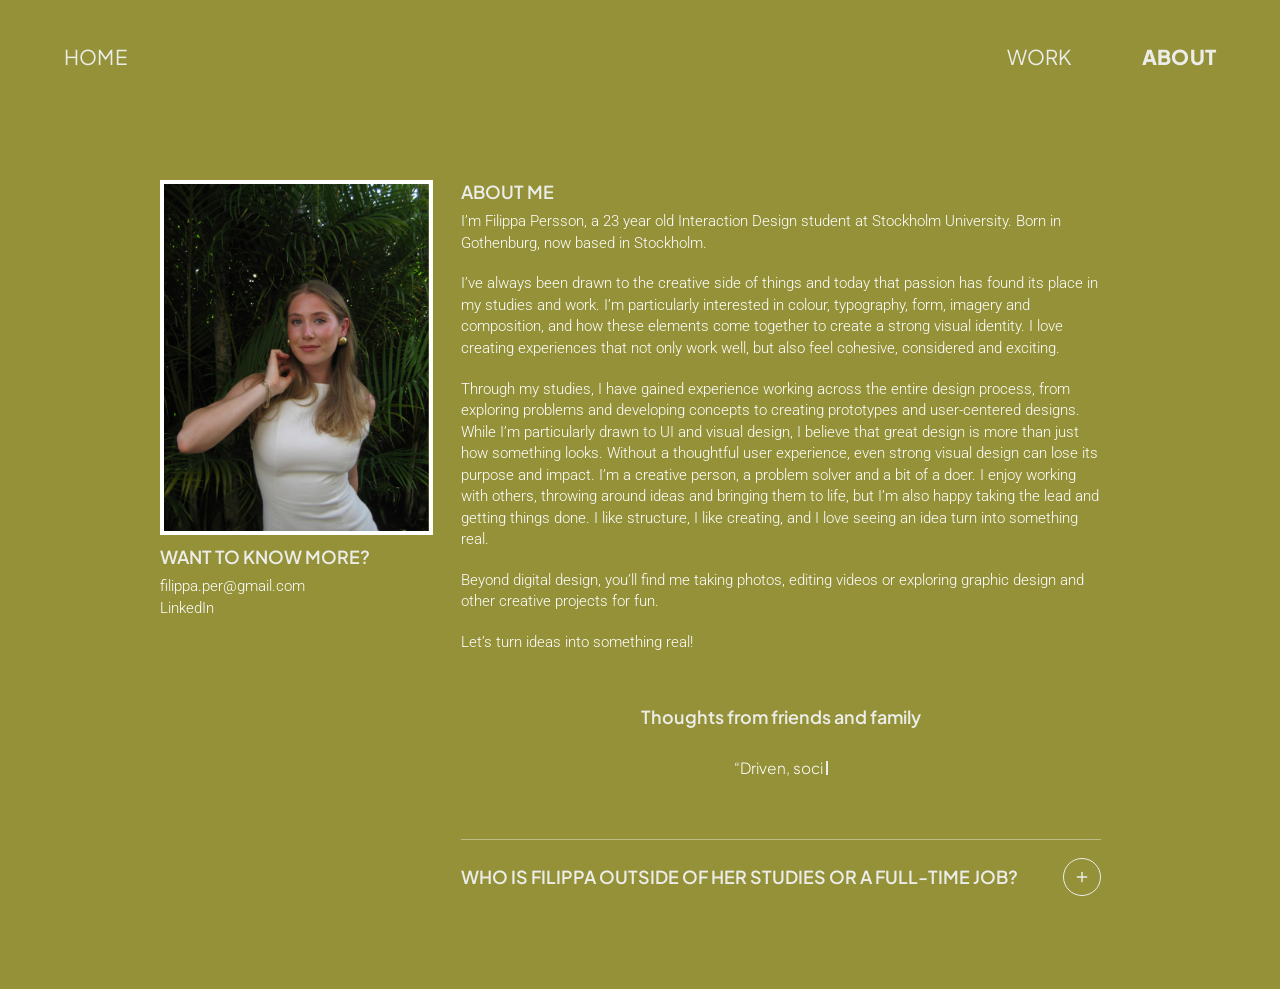
==== about.html @ 8ad2efe1 "updateringar" ====
<!DOCTYPE html>
<html lang="sv">

<head>
  <meta charset="UTF-8">
  <meta name="viewport" content="width=device-width, initial-scale=1">
  <meta name="theme-color" content="#949139">

  <title>About – Filippa Persson</title>


  <!-- Google Fonts -->
  <link rel="preconnect" href="https://fonts.googleapis.com">
  <link rel="preconnect" href="https://fonts.gstatic.com" crossorigin>

  <link
    href="https://fonts.googleapis.com/css2?family=Cormorant+Garamond:ital,wght@0,300..700;1,300..700&family=Lora:ital,wght@1,600&family=Plus+Jakarta+Sans:ital,wght@0,200..800;1,200..800&family=Roboto:ital,wght@0,300;0,400;0,500;1,300;1,500&display=swap"
    rel="stylesheet"
  >

  <link rel="stylesheet" href="style.css">

  <style>
  :root { --nav-color: #ECEDE9; }

  /* Navbaren (layout, vikt, aktiv länk) styrs av style.css och är lika på alla sidor. */

    :root {
      --bg: #949139;                      /* bakgrund (grön) */
      --heading: #ECEDE9;                 /* About me + Want to know more? */
      --about-text: #ffffff;              /* brödtext */
      --frame: #ffffff;                   /* ram runt bilden */
      --heading-font: var(--sans-heavy);  /* Plus Jakarta Sans, definieras i style.css */
      --heading-weight: 600;              /* vikt på rubrikerna (var 600) */
    }

    body {
      background: var(--bg);
    }

    /* =========================
       LAYOUT
       Vänster: bild + Contact. Höger: About me-texten.
    ========================= */

    .about {
      display: grid;
      grid-template-columns: minmax(0, 0.415fr) minmax(0, 1fr);
      grid-template-rows: auto 1fr;
      grid-template-areas:
        "photo   text"
        "contact text";
      column-gap: 2.9%;
      align-items: start;

      width: min(75vw, 68.75rem);
      margin: 0 auto;
      padding: 20vh 0 10vh;

      font-family: "Roboto", "Helvetica Neue", Arial, sans-serif;
    }

    /* =========================
       BILD
    ========================= */

    /* Ramen sitter på wrappern och följer därmed själva fotot:
       scriptet längst ner beskär bort ev. genomskinlig kant i PNG-filen. */
    .about__photo-wrap {
      grid-area: photo;
      position: relative;
      width: 100%;
      aspect-ratio: 256 / 332;
      border: 4px solid var(--frame);   /* vit ram, stroke 4 */
      background: rgba(255, 255, 255, 0.14);   /* platshållare medan bilden hämtas */
      overflow: hidden;

      /* ---- Justera beskärningen av fotot i ramen ----
         --photo-x : 0 = visa vänsterkanten, 50 = mitten, 100 = högerkanten
         --photo-y : 0 = visa överkanten,   50 = mitten, 100 = nederkanten
         --photo-zoom : 1 = fyller ramen precis, 1.2 = 20 % inzoomad osv. */
      --photo-x: 50;
      --photo-y: 50;
      --photo-zoom: 1;
    }

    .about__photo {
      position: absolute;
      top: 0;
      left: 0;
      display: block;
      max-width: none;
      width: 100%;
      height: 100%;
      object-fit: cover;                /* fyller ramen direkt, utan att vänta på script */
      object-position: calc(var(--photo-x) * 1%) calc(var(--photo-y) * 1%);
    }

    /* =========================
       CONTACT ("Want to know more?")
       Rubriken = samma stil som "About me".
       Länkarna = samma stil som brödtexten.
    ========================= */

    .about__contact {
      grid-area: contact;
      margin-top: 0.65rem;              /* var 0.8rem, en aning närmare bilden */
    }

    .about__contact-title {
      text-transform: uppercase;
      margin: 0 0 0.5rem;
      color: var(--heading);
      font-family: var(--heading-font);
      font-weight: var(--heading-weight);
      font-size: clamp(1.05rem, 1.4vw, 1.3rem);
      line-height: 1.3;
    }

    .about__contact a {
      display: block;
      width: max-content;
      max-width: 100%;
      color: var(--about-text);
      font-family: "Roboto", "Helvetica Neue", Arial, sans-serif;
      font-weight: 300;
      font-size: clamp(0.95rem, 1.2vw, 1.15rem);
      line-height: 1.4;
      text-decoration: none;
      transition: opacity .2s ease;
    }

    .about__contact a:hover,
    .about__contact a:focus-visible {
      opacity: .55;
    }

    .about__contact a:focus-visible {
      outline: 2px solid var(--heading);
      outline-offset: 3px;
    }

    /* =========================
       TEXT
    ========================= */

    .about__text {
      grid-area: text;
    }

    .about__heading {
      text-transform: uppercase;
      margin: 0 0 0.5rem;
      color: var(--heading);
      font-family: var(--heading-font);
      font-weight: var(--heading-weight);
      font-size: clamp(1.05rem, 1.4vw, 1.3rem);
      line-height: 1.3;
    }

    .about__text p {
      margin: 0 0 1.25em;
      max-width: 40rem;
      color: var(--about-text);
      font-weight: 300;
      font-size: clamp(0.95rem, 1.2vw, 1.15rem);
      line-height: 1.4;
    }

    /* =========================
       "WHO IS FILIPPA OUTSIDE ...": rubrik med knapp, texten fälls ner
    ========================= */

    .about__more {
      margin-top: 2.6rem;
      max-width: 40rem;
      border-top: 1px solid rgba(236, 237, 233, 0.45);
    }

    .about__more-toggle {
      text-transform: uppercase;
      display: flex;
      justify-content: space-between;
      align-items: center;
      gap: 1.2rem;
      width: 100%;
      margin: 0;
      padding: 1.1rem 0 0.2rem;
      border: 0;
      background: none;
      color: var(--heading);
      font-family: var(--heading-font);
      font-weight: var(--heading-weight);
      font-size: clamp(1.05rem, 1.4vw, 1.3rem);
      line-height: 1.3;
      text-align: left;
      cursor: pointer;
    }

    .about__more-toggle:focus-visible {
      outline: 2px solid var(--heading);
      outline-offset: 4px;
    }

    /* Plus i en cirkel som blir ett kryss när texten är öppen */
    .about__more-icon {
      flex: none;
      display: grid;
      place-items: center;
      width: 2.4rem;
      height: 2.4rem;
      border: 1.5px solid var(--heading);
      border-radius: 50%;
      transition: background .2s ease, color .2s ease, transform .3s ease;
    }

    .about__more-icon svg {
      width: 14px;
      height: 14px;
      fill: none;
      stroke: currentColor;
      stroke-width: 2.4;
      stroke-linecap: round;
    }

    .about__more-toggle:hover .about__more-icon {
      background: var(--heading);
      color: var(--bg);
    }

    .about__more-toggle[aria-expanded="true"] .about__more-icon {
      transform: rotate(45deg);
    }

    .about__more-panel {
      display: grid;
      grid-template-rows: 0fr;
      visibility: hidden;
      transition: grid-template-rows .45s ease, visibility 0s linear .45s;
    }

    .about__more-panel.is-open {
      grid-template-rows: 1fr;
      visibility: visible;
      transition: grid-template-rows .45s ease, visibility 0s;
    }

    .about__more-inner {
      min-height: 0;
      overflow: hidden;
    }

    .about__more-inner > p:first-child { margin-top: 1rem; }
    .about__text .about__more-inner > p:last-child { margin-bottom: 0; }

    /* =========================
       CITAT: "Thoughts from friends and family" (skrivmaskin, tempot "Lugn")
    ========================= */

    .quotes {
      max-width: 40rem;            /* samma bredd som brödtexten, innehållet centreras i den */
      margin: 3.2rem 0 0;
      text-align: center;
    }

    .quotes__title {
      margin: 0 0 clamp(1.2rem, 3vw, 1.8rem);
      color: var(--heading);
      font-family: var(--heading-font);
      font-weight: var(--heading-weight);
      font-size: clamp(1.05rem, 1.4vw, 1.3rem);
      line-height: 1.3;
    }

    /* Alla citat ligger osynliga i samma ruta, så att höjden alltid räcker till det längsta
       och sidan inte hoppar när texten skrivs ut och suddas. */
    .quotes__stage {
      display: grid;
      justify-items: center;
      align-items: center;
      margin: 0 auto;
      cursor: pointer;
    }

    .quotes__stage > * { grid-area: 1 / 1; }

    .quotes__q,
    .quotes__ghost {
      margin: 0;
      color: var(--heading);
      font-family: var(--heading-font);
      font-weight: var(--heading-weight);
      font-size: clamp(1.15rem, 2.1vw, 1.6rem);
      line-height: 1.25;
    }

    .quotes__ghost { visibility: hidden; }

    .quotes__q::after {
      content: "";
      display: inline-block;
      width: 2px;
      height: .9em;
      margin-left: 3px;
      vertical-align: -.08em;
      background: var(--heading);
      animation: quotes-blink 1.1s steps(1) infinite;
    }

    @keyframes quotes-blink { 50% { opacity: 0; } }

    .quotes__stage:focus-visible {
      outline: 2px solid var(--heading);
      outline-offset: 8px;
    }

    .sr-only {
      position: absolute;
      width: 1px;
      height: 1px;
      overflow: hidden;
      clip: rect(0 0 0 0);
      white-space: nowrap;
    }

    @media (prefers-reduced-motion: reduce) { .quotes__q::after { animation: none; } }

    /* =========================
       HALVSKÄRM / SURFPLATTA
    ========================= */

    @media (max-width: 900px) {
      .about {
        width: 84vw;
      }
    }

    /* =========================
       HALVSKÄRM: bilden till höger, texten radbryter runt den
       och börjar på samma höjd som bildens överkant
    ========================= */

    @media (min-width: 520px) and (max-width: 900px) {
      .about {
        display: block;            /* släpper griden så texten kan flyta runt bilden */
        width: 84vw;
        padding: 16vh 0 8vh;
      }

      .about__photo-wrap {
        float: right;
        width: 40%;                /* bildens bredd, justera här */
        margin: 0 0 1.5rem 2rem;   /* luft mot texten (vänster) och under bilden */
      }

      .about__text p {
        max-width: none;           /* låt texten fylla hela bredden bredvid bilden */
      }

      .about__contact {
        clear: both;               /* Contact hamnar alltid under både text och bild */
        margin-top: 2rem;
      }
    }

    /* =========================
       MOBIL: bild, text, sist Contact
    ========================= */

    @media (max-width: 519px) {
      .about {
        grid-template-columns: 1fr;
        grid-template-rows: none;
        grid-template-areas:
          "photo"
          "text"
          "contact";
        row-gap: 2rem;
        width: 88vw;
        padding: 16vh 0 8vh;
      }

      .about__photo-wrap {
        width: min(100%, 22rem);
      }

      .about__contact {
        margin-top: 0;
      }
    }

    @media (prefers-reduced-motion: reduce) {
      .about__contact a,
      .about__more-panel,
      .about__more-icon { transition: none; }
    }
  </style>
</head>

<body>

  <!-- =========================
       NAVIGATION
  ========================= -->

  <nav class="nav" aria-label="Huvudmeny">
    <a href="index.html">Home</a>

    <div class="nav__right">
      <a href="work.html">Work</a>
      <a href="about.html" aria-current="page">About</a>
    </div>
  </nav>


  <!-- =========================
       ABOUT
  ========================= -->

  <main class="about">

    <div class="about__photo-wrap">
      <img
        class="about__photo"
        src="Portratt.png"
        alt="Porträtt av Filippa Persson"
      >
    </div>

    <section class="about__text">
      <h1 class="about__heading">About me</h1>

      <p>
        I’m Filippa Persson, a 23 year old Interaction Design student at
        Stockholm University. Born in Gothenburg, now based in Stockholm.
      </p>

      <p>
        I’ve always been drawn to the creative side of things and today
        that passion has found its place in my studies and work. I’m
        particularly interested in colour, typography, form, imagery
        and composition, and how these elements come together to create
        a strong visual identity. I love creating experiences that not
        only work well, but also feel cohesive, considered and exciting.
      </p>

      <p>
        Through my studies, I have gained experience working across the
        entire design process, from exploring problems and developing
        concepts to creating prototypes and user-centered designs. While
        I’m particularly drawn to UI and visual design, I believe that
        great design is more than just how something looks. Without a
        thoughtful user experience, even strong visual design can lose
        its purpose and impact. I’m a creative person, a problem solver
        and a bit of a doer. I enjoy working with others, throwing around
        ideas and bringing them to life, but I’m also happy taking the
        lead and getting things done. I like structure, I like creating,
        and I love seeing an idea turn into something real.
      </p>

      <p>
        Beyond digital design, you’ll find me taking photos, editing
        videos or exploring graphic design and other creative projects
        for fun.
      </p>

      <p>
        Let’s turn ideas into something real!
      </p>

  <section class="quotes" aria-labelledby="quotesTitle">
    <h2 class="quotes__title" id="quotesTitle">Thoughts from friends and family</h2>
    <div class="quotes__stage" id="quotesStage" role="button" tabindex="0" aria-label="Visa nästa citat">
      <p class="quotes__q" id="quotesQ" aria-hidden="true"></p>
    </div>
    <span class="sr-only" id="quotesSr" aria-live="polite"></span>
  </section>

      <div class="about__more">
        <h2 style="margin:0">
          <button class="about__more-toggle" id="moreToggle" type="button" aria-expanded="false" aria-controls="morePanel">
            <span>Who is Filippa outside of her studies or a full-time job?</span>
            <span class="about__more-icon" aria-hidden="true">
              <svg viewBox="0 0 24 24"><line x1="12" y1="4" x2="12" y2="20"></line><line x1="4" y1="12" x2="20" y2="12"></line></svg>
            </span>
          </button>
        </h2>
        <div class="about__more-panel" id="morePanel" role="region" aria-labelledby="moreToggle">
          <div class="about__more-inner">
            <p>
              I would describe myself as a social, happy and positive person who loves trying new things. This can mean anything from trying a new sport or taking on a challenge to exploring new places or testing a new recipe. Whatever I do, I always want to learn, develop and become better at what I do.
            </p>
            <p>
              I have been active since childhood and have tried many different sports, but figure skating and cheerleading have always been closest to my heart. Both combine show, eye-catching competition outfits, and routines with many different elements. You train hard for a long time just to be in the spotlight for 2–3 minutes. Cheerleading, in particular, taught me the importance of teamwork, trust and understanding that everyone matters, no matter their role.
            </p>
            <p>
              Skiing has been part of my life since I was 18 months old and I absolutely love it. What started as a hobby has also become a job, as I had the opportunity to work with skiing the winter of 2025. To me, there is something special about working with something you truly enjoy and care about! I also work as a Brand Ambassador for New Balance, where I represent the brand in stores, at community events and through running activities. So yes, I run too! At my part-time job at Thule, I enjoy creating great customer experiences and working with quality and the people the brand is made for.
            </p>
            <p>
              Besides sports and staying active, I love capturing moments, whether with my phone or a proper camera. My friends could tell you how often I take photos and videos! I am also interested in fashion and interior design, nothing beats the feeling of putting together a really nice outfit!
            </p>
          </div>
        </div>
      </div>
    </section>

    <aside class="about__contact">
      <h2 class="about__contact-title">Want to know more?</h2>
      <a href="mailto:filippa.per@gmail.com">filippa.per@gmail.com</a>
      <a href="https://www.linkedin.com/in/persson-filippa" target="_blank" rel="noopener">LinkedIn</a>
    </aside>

  </main>


  <script>
    // Fyller ramen med själva fotot (utan genomskinlig kant i PNG-filen),
    // beskuret till ramens proportioner (256:332), centrerat.
    const wrapEl  = document.querySelector('.about__photo-wrap');
    const photoEl = document.querySelector('.about__photo');
    let frame = null;   // fotots område i bilden (i originalpixlar)

    // Söker av en nedskalad kopia (max 300 px) i stället för hela bilden,
    // så att beräkningen går på millisekunder även med en stor PNG.
    function findFrame() {
      const nw = photoEl.naturalWidth, nh = photoEl.naturalHeight;
      if (!nw || !nh) return;
      try {
        const s = Math.min(1, 300 / Math.max(nw, nh));
        const w = Math.max(1, Math.round(nw * s)), h = Math.max(1, Math.round(nh * s));
        const c = document.createElement('canvas');
        c.width = w; c.height = h;
        const g = c.getContext('2d', { willReadFrequently: true });
        g.drawImage(photoEl, 0, 0, w, h);
        const d = g.getImageData(0, 0, w, h).data;
        let x0 = w, y0 = h, x1 = -1, y1 = -1;
        for (let y = 0; y < h; y++) {
          for (let x = 0; x < w; x++) {
            if (d[(y * w + x) * 4 + 3] > 20) {
              if (x < x0) x0 = x;
              if (x > x1) x1 = x;
              if (y < y0) y0 = y;
              if (y > y1) y1 = y;
            }
          }
        }
        if (x1 >= x0 && y1 >= y0) {
          frame = {
            x: x0 / s, y: y0 / s,
            w: (x1 - x0 + 1) / s, h: (y1 - y0 + 1) / s
          };
        }
      } catch (e) {
        frame = null;   // t.ex. om sidan öppnas direkt som fil: visa hela bilden
      }
    }

    function layoutPhoto() {
      const nw = photoEl.naturalWidth, nh = photoEl.naturalHeight;
      if (!nw || !nh) return;
      const cs   = getComputedStyle(wrapEl);
      const px   = (parseFloat(cs.getPropertyValue('--photo-x')) || 50) / 100;
      const py   = (parseFloat(cs.getPropertyValue('--photo-y')) || 50) / 100;
      const zoom = Math.max(1, parseFloat(cs.getPropertyValue('--photo-zoom')) || 1);

      // Har bilden ingen tom kant och ingen zoom räcker CSS (object-fit: cover):
      // då hoppar ingenting till när scriptet körts.
      const m = 0.012;
      const hasMargin = frame && (frame.x > nw * m || frame.y > nh * m ||
                                  nw - (frame.x + frame.w) > nw * m ||
                                  nh - (frame.y + frame.h) > nh * m);
      if (!hasMargin && zoom === 1) {
        photoEl.style.width = photoEl.style.height = '';
        photoEl.style.left = photoEl.style.top = '';
        return;
      }

      const f  = frame || { x: 0, y: 0, w: nw, h: nh };
      const bw = wrapEl.clientWidth, bh = wrapEl.clientHeight;   // innanför ramen
      const k = Math.max(bw / f.w, bh / f.h) * zoom;               // "cover" + zoom
      photoEl.style.objectFit = 'fill';
      photoEl.style.width  = (nw * k) + 'px';
      photoEl.style.height = (nh * k) + 'px';
      photoEl.style.left   = (-f.x * k + (bw - f.w * k) * px) + 'px';
      photoEl.style.top    = (-f.y * k + (bh - f.h * k) * py) + 'px';
    }

    function onPhoto() {
      findFrame();
      layoutPhoto();
      photoEl.classList.add('is-ready');   // visa först när bilden är på plats
    }

    // Så fort bilden är avkodad och klar
    if (photoEl.complete && photoEl.naturalWidth) {
      onPhoto();
    } else {
      photoEl.addEventListener('load', onPhoto, { once: true });
    }
    new ResizeObserver(layoutPhoto).observe(wrapEl);
    window.addEventListener('resize', layoutPhoto);
  </script>

  <script>
    // Rubriken med plus: fäller ner texten om vem Filippa är utanför skola och jobb
    (function () {
      const toggle = document.getElementById('moreToggle');
      const panel  = document.getElementById('morePanel');
      if (!toggle || !panel) return;
      toggle.addEventListener('click', function () {
        const open = toggle.getAttribute('aria-expanded') !== 'true';
        toggle.setAttribute('aria-expanded', open ? 'true' : 'false');
        panel.classList.toggle('is-open', open);
      });
    })();
  </script>

  <script>
    // Citat som skrivs ut bokstav för bokstav, tempot "Lugn". Klick eller Enter hoppar till nästa.
    (function () {
      const Q = [
        '“Driven, social, and creative”',
        '“Energetic, outgoing, hardworking, and helpful”',
        '“Goal-oriented and always happy to support others in reaching their goals”',
        '“Organized”',
        '“Positive and happy”',
        '“Juggling many things at once”',
        '“Open to trying new things and taking on challenges”'
      ];
      const TYPE = 95, HOLD = 3600, ERASE = 30;   // ms per tecken, väntetid, ms per tecken vid radering

      const stage = document.getElementById('quotesStage');
      const out   = document.getElementById('quotesQ');
      const sr    = document.getElementById('quotesSr');
      if (!stage || !out) return;

      // Osynliga kopior reserverar höjden för det längsta citatet
      Q.forEach(t => {
        const g = document.createElement('p');
        g.className = 'quotes__ghost';
        g.setAttribute('aria-hidden', 'true');
        g.textContent = t;
        stage.appendChild(g);
      });

      const reduce = window.matchMedia('(prefers-reduced-motion: reduce)').matches;
      let n = 0, pos = 0, phase = 'type', timer = null;

      function tick() {
        const s = Q[n];
        if (phase === 'type') {
          pos++;
          out.textContent = s.slice(0, pos);
          if (pos >= s.length) { phase = 'hold'; sr.textContent = s; timer = setTimeout(tick, HOLD); return; }
          timer = setTimeout(tick, TYPE);
        } else if (phase === 'hold') {
          phase = 'erase';
          timer = setTimeout(tick, 20);
        } else {
          pos--;
          out.textContent = s.slice(0, Math.max(pos, 0));
          if (pos <= 0) { phase = 'type'; pos = 0; n = (n + 1) % Q.length; timer = setTimeout(tick, 500); return; }
          timer = setTimeout(tick, ERASE);
        }
      }

      function next() {
        if (reduce) { n = (n + 1) % Q.length; out.textContent = Q[n]; sr.textContent = Q[n]; return; }
        clearTimeout(timer);
        n = (n + 1) % Q.length;
        pos = 0; phase = 'type'; out.textContent = '';
        tick();
      }

      stage.addEventListener('click', next);
      stage.addEventListener('keydown', e => {
        if (e.key === 'Enter' || e.key === ' ') { e.preventDefault(); next(); }
      });

      if (reduce) { out.textContent = Q[0]; sr.textContent = Q[0]; return; }

      // Börjar skriva först när sektionen syns, så att man ser början på första citatet
      let started = false;
      function start() { if (!started) { started = true; tick(); } }
      if ('IntersectionObserver' in window) {
        new IntersectionObserver((entries, obs) => {
          if (entries.some(e => e.isIntersecting)) { start(); obs.disconnect(); }
        }, { threshold: 0.4 }).observe(stage);
      } else {
        start();
      }
    })();
  </script>

  <script src="cursor.js"></script>

</body>
</html>
---- style.css ----
/* Alla vikter av Plus Jakarta Sans laddas här, en gång för alla sidor */
@import url("https://fonts.googleapis.com/css2?family=Plus+Jakarta+Sans:wght@200..800&display=swap");

:root {
  --bg: #949139;
  --text: #ECEDE9;
  --sans-heavy: "Plus Jakarta Sans", "Helvetica Neue", Arial, sans-serif;
  --serif: "Lora", Georgia, "Times New Roman", serif;
  --sans-light: "Roboto", "Helvetica Neue", Arial, sans-serif;
}

* {
  box-sizing: border-box;
  margin: 0;
  padding: 0;
}

html {
  scroll-behavior: smooth;
  overflow-y: scroll;
}

/* Skalar hela sajten proportionellt på skärmar bredare än ca 1500px */
html {
  font-size: clamp(16px, calc(100vw / 94.5), 44px);
}

body {
  background: var(--bg);
  color: var(--text);
  font-family: var(--sans-light);
  font-weight: 400;
  overflow-x: hidden;
}

a {
  color: inherit;
  text-decoration: none;
}

a:focus-visible {
  outline: 2px solid var(--text);
  outline-offset: 4px;
}

/* ---------- Navigation ---------- */
:root { --nav-color: #ECEDE9; }
/* Tabbarens fontvikter: ändra bara här */
:root {
  --nav-weight: 400;          /* sidorna man inte är på */
  --nav-weight-active: 800;   /* sidan man är på */
}
/* =====================================================================
   NAVBAR – identisk på Home, Work och About (kopiera hela blocket
   oförändrat till alla sidor). Bara färgen styrs per sida via
   --nav-color.
   ===================================================================== */
html { overflow-y: scroll; }   /* alltid scrollist, så bredden är lika på alla sidor */

.nav {
  position: absolute !important;
  top: 2vh !important;
  left: 0 !important;
  right: 0 !important;
  margin: 0 !important;
  padding: 3vh 5vw !important;
  display: flex !important;
  justify-content: space-between !important;
  align-items: center !important;
  background: none !important;
  font-family: "Plus Jakarta Sans", "Helvetica Neue", Arial, sans-serif !important;
  font-weight: var(--nav-weight) !important;
  font-size: clamp(0.95rem, 1.6vw, 1.35rem) !important;
  line-height: 1.2 !important;
  letter-spacing: 0.01em !important;
  text-transform: uppercase !important;
  z-index: 3;
}

.nav__right {
  display: flex !important;
  gap: 5.5vw !important;
}

.nav a,
.nav a:link,
.nav a:visited,
.nav a:active {
  color: var(--nav-color) !important;
  font-family: "Plus Jakarta Sans", "Helvetica Neue", Arial, sans-serif !important;
  font-weight: var(--nav-weight) !important;
  font-size: inherit !important;
  line-height: 1.2 !important;
  text-decoration: none;
  transition: opacity 0.2s;
}

.nav a:hover { opacity: 0.6; }

/* Sidan man är på: fetare istället för understruken */
.nav a[aria-current="page"],
.nav a.active {
  font-weight: var(--nav-weight-active) !important;
  text-decoration: none !important;
}

/* Extra stark regel: vinner även om en sida har kvar gammal navbar-CSS inline */
html body .nav a[aria-current="page"],
html body .nav a.active {
  font-weight: var(--nav-weight-active) !important;
  text-decoration: none !important;
  text-decoration-line: none !important;
}

html body .nav a:not([aria-current="page"]):not(.active) {
  font-weight: var(--nav-weight) !important;
  text-decoration: none !important;
}
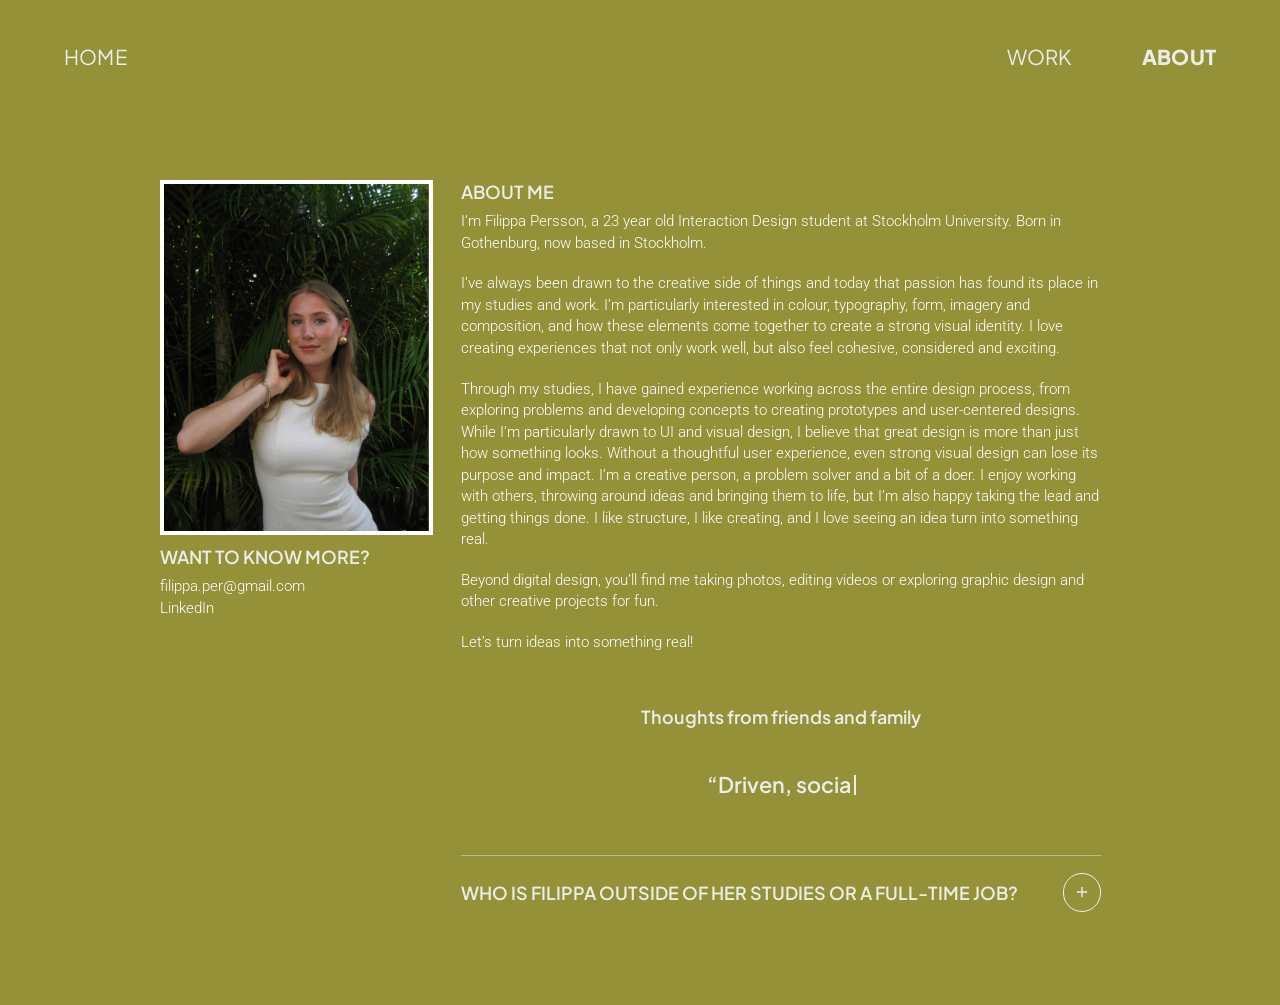
==== commit d74c4a75: "ändring" ====
--- a/about.html
+++ b/about.html
@@ -284,17 +284,19 @@
 
     .quotes__stage > * { grid-area: 1 / 1; }
 
-    .quotes__q,
-    .quotes__ghost {
+    /* .about__text framför: annars vinner brödtextens stil för p-element över citatets */
+    .about__text .quotes__q,
+    .about__text .quotes__ghost {
       margin: 0;
+      max-width: none;
       color: var(--heading);
       font-family: var(--heading-font);
       font-weight: var(--heading-weight);
-      font-size: clamp(1.15rem, 2.1vw, 1.6rem);
-      line-height: 1.25;
-    }
-
-    .quotes__ghost { visibility: hidden; }
+      font-size: clamp(1.05rem, 1.7vw, 1.35rem);
+      line-height: 1.3;
+    }
+
+    .about__text .quotes__ghost { visibility: hidden; }
 
     .quotes__q::after {
       content: "";
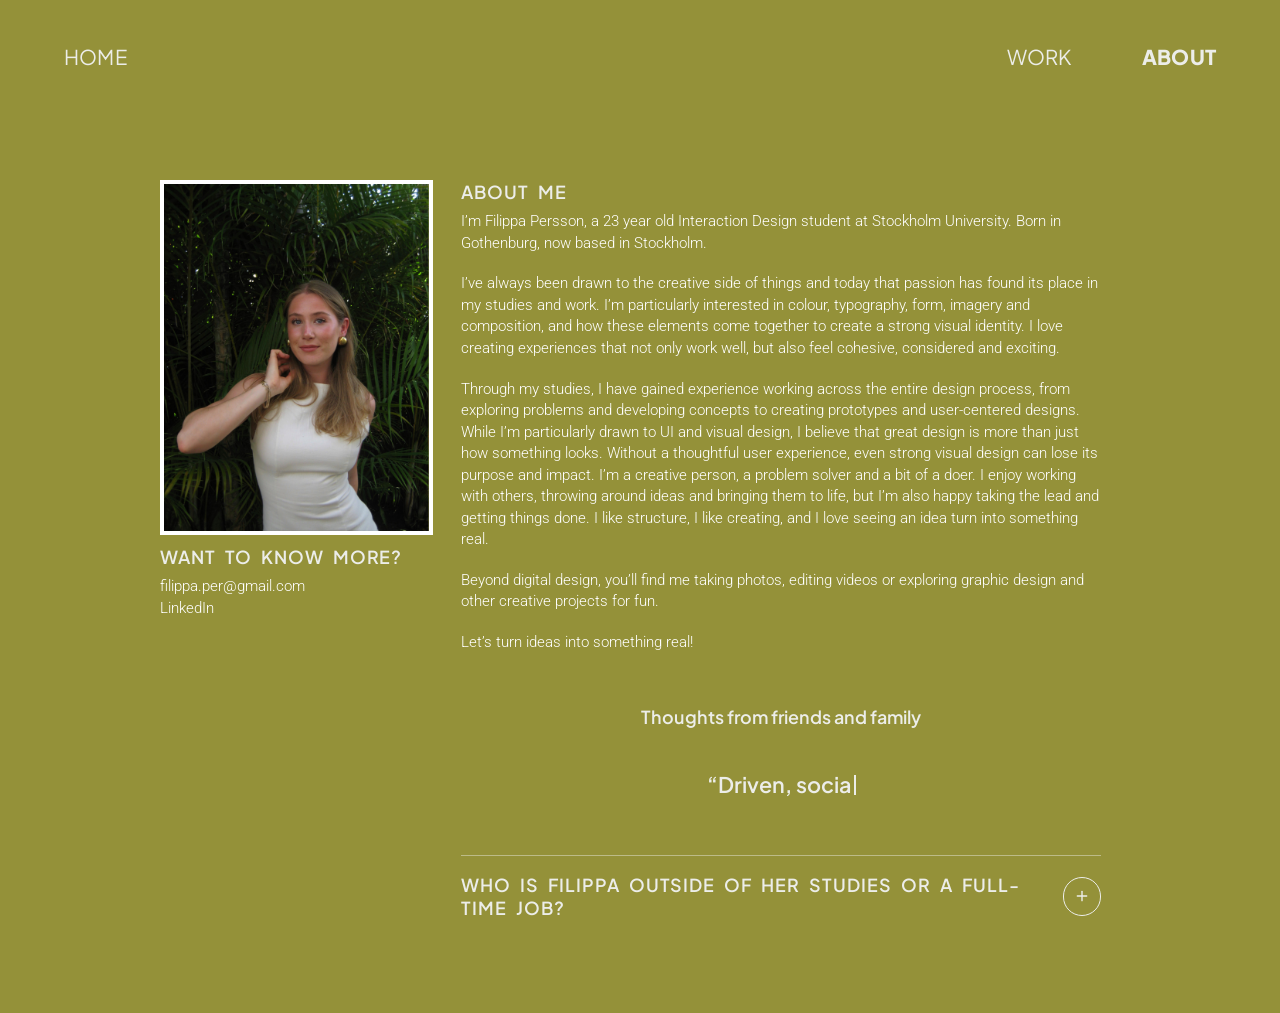
==== commit 4a70fe4f: "ändr" ====
--- a/about.html
+++ b/about.html
@@ -109,6 +109,8 @@
 
     .about__contact-title {
       text-transform: uppercase;
+      letter-spacing: 0.05em;   /* luft mellan bokstäverna i versaler */
+      word-spacing: 0.3em;      /* luft mellan orden så att de inte smälter ihop */
       margin: 0 0 0.5rem;
       color: var(--heading);
       font-family: var(--heading-font);
@@ -150,6 +152,8 @@
 
     .about__heading {
       text-transform: uppercase;
+      letter-spacing: 0.05em;   /* luft mellan bokstäverna i versaler */
+      word-spacing: 0.3em;      /* luft mellan orden så att de inte smälter ihop */
       margin: 0 0 0.5rem;
       color: var(--heading);
       font-family: var(--heading-font);
@@ -179,6 +183,8 @@
 
     .about__more-toggle {
       text-transform: uppercase;
+      letter-spacing: 0.05em;   /* luft mellan bokstäverna i versaler */
+      word-spacing: 0.3em;      /* luft mellan orden så att de inte smälter ihop */
       display: flex;
       justify-content: space-between;
       align-items: center;
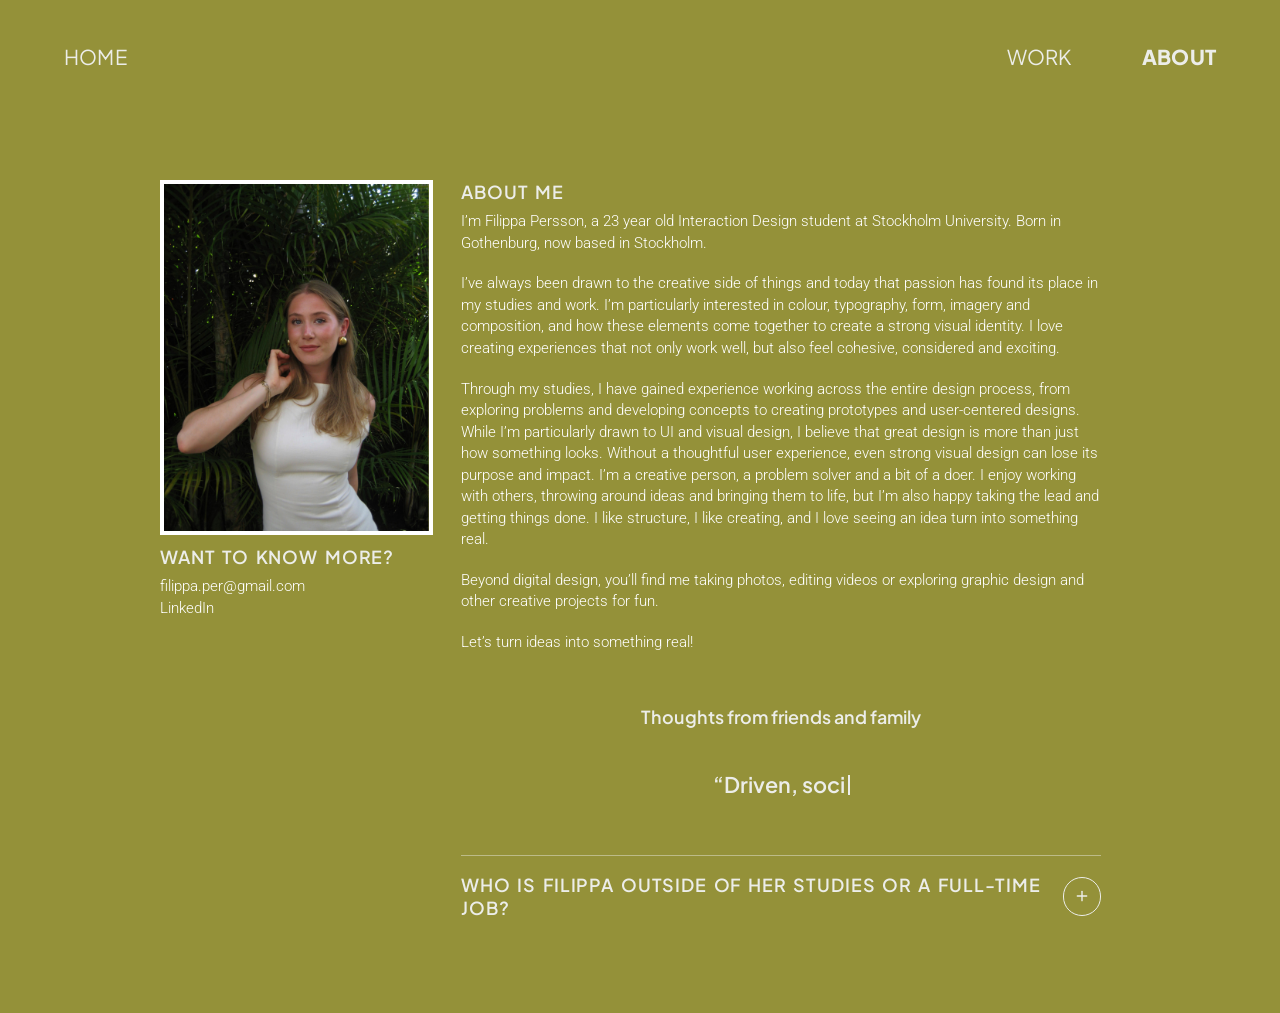
==== commit 63806577: "ändr" ====
--- a/about.html
+++ b/about.html
@@ -110,7 +110,7 @@
     .about__contact-title {
       text-transform: uppercase;
       letter-spacing: 0.05em;   /* luft mellan bokstäverna i versaler */
-      word-spacing: 0.3em;      /* luft mellan orden så att de inte smälter ihop */
+      word-spacing: 0.15em;     /* luft mellan orden så att de inte smälter ihop */
       margin: 0 0 0.5rem;
       color: var(--heading);
       font-family: var(--heading-font);
@@ -153,7 +153,7 @@
     .about__heading {
       text-transform: uppercase;
       letter-spacing: 0.05em;   /* luft mellan bokstäverna i versaler */
-      word-spacing: 0.3em;      /* luft mellan orden så att de inte smälter ihop */
+      word-spacing: 0.15em;     /* luft mellan orden så att de inte smälter ihop */
       margin: 0 0 0.5rem;
       color: var(--heading);
       font-family: var(--heading-font);
@@ -184,7 +184,7 @@
     .about__more-toggle {
       text-transform: uppercase;
       letter-spacing: 0.05em;   /* luft mellan bokstäverna i versaler */
-      word-spacing: 0.3em;      /* luft mellan orden så att de inte smälter ihop */
+      word-spacing: 0.15em;     /* luft mellan orden så att de inte smälter ihop */
       display: flex;
       justify-content: space-between;
       align-items: center;
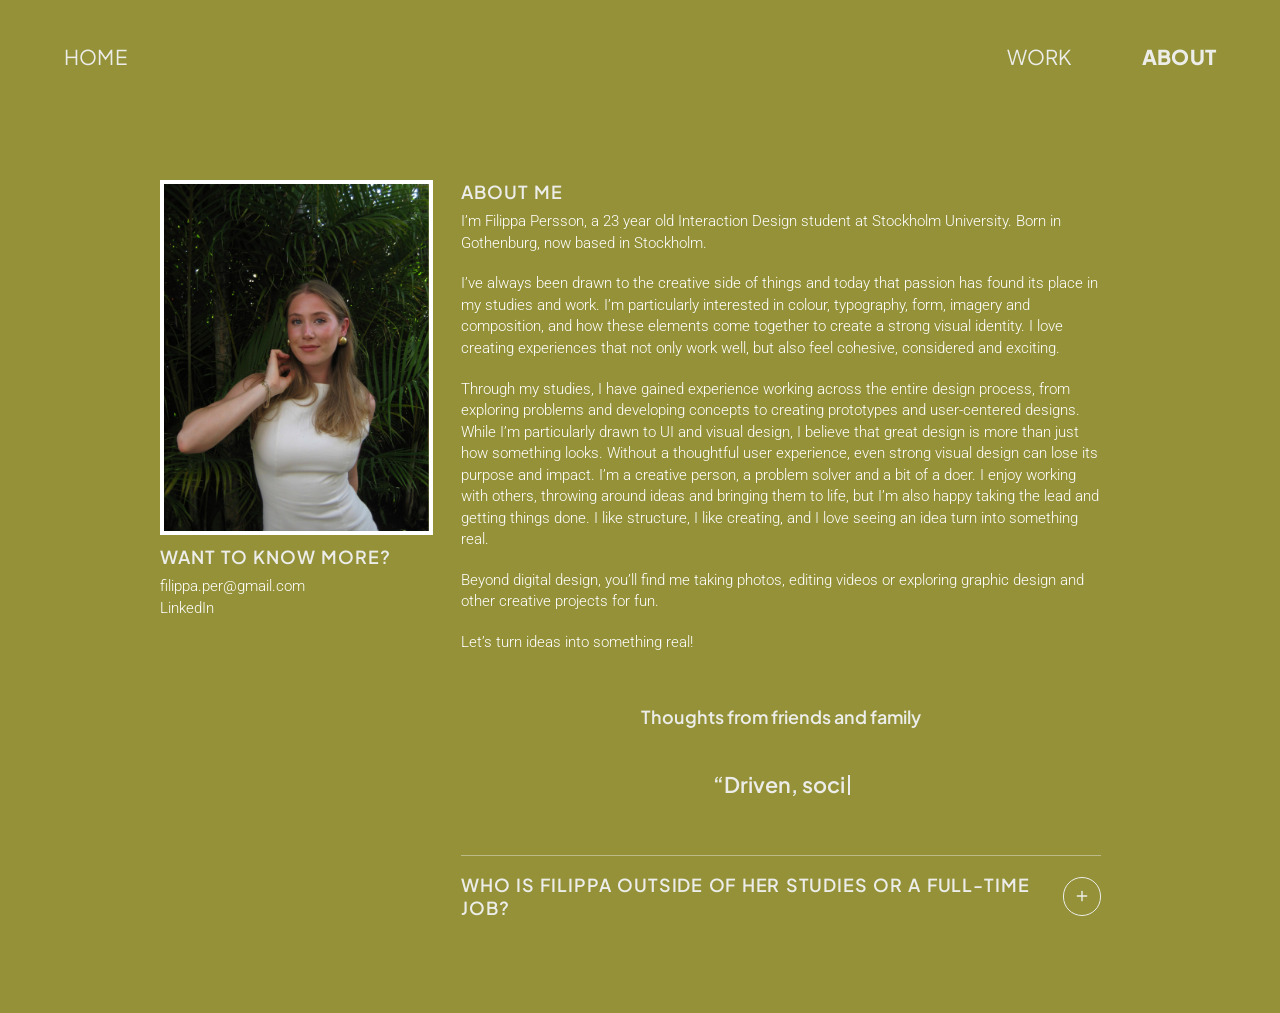
==== commit 27a665d6: "upd" ====
--- a/about.html
+++ b/about.html
@@ -110,7 +110,7 @@
     .about__contact-title {
       text-transform: uppercase;
       letter-spacing: 0.05em;   /* luft mellan bokstäverna i versaler */
-      word-spacing: 0.15em;     /* luft mellan orden så att de inte smälter ihop */
+      word-spacing: 0.08em;     /* luft mellan orden så att de inte smälter ihop */
       margin: 0 0 0.5rem;
       color: var(--heading);
       font-family: var(--heading-font);
@@ -153,7 +153,7 @@
     .about__heading {
       text-transform: uppercase;
       letter-spacing: 0.05em;   /* luft mellan bokstäverna i versaler */
-      word-spacing: 0.15em;     /* luft mellan orden så att de inte smälter ihop */
+      word-spacing: 0.08em;     /* luft mellan orden så att de inte smälter ihop */
       margin: 0 0 0.5rem;
       color: var(--heading);
       font-family: var(--heading-font);
@@ -184,7 +184,7 @@
     .about__more-toggle {
       text-transform: uppercase;
       letter-spacing: 0.05em;   /* luft mellan bokstäverna i versaler */
-      word-spacing: 0.15em;     /* luft mellan orden så att de inte smälter ihop */
+      word-spacing: 0.08em;     /* luft mellan orden så att de inte smälter ihop */
       display: flex;
       justify-content: space-between;
       align-items: center;
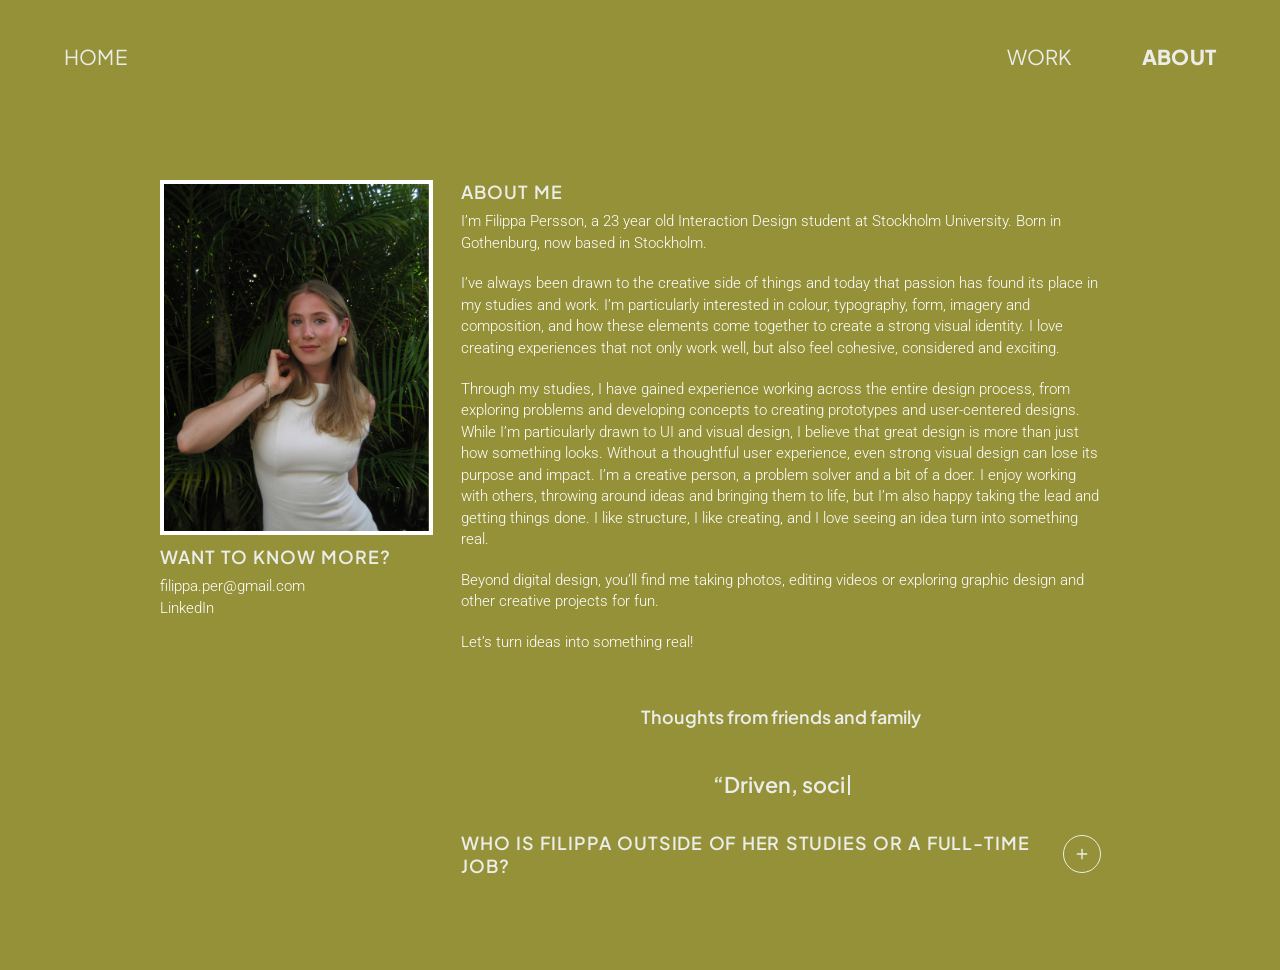
==== commit 7c034549: "upd på aölla" ====
--- a/about.html
+++ b/about.html
@@ -180,6 +180,8 @@
       max-width: 40rem;
       border-top: 1px solid rgba(236, 237, 233, 0.45);
     }
+
+    a.about__more { text-decoration: none; }
 
     .about__more-toggle {
       text-transform: uppercase;
@@ -234,31 +236,6 @@
       color: var(--bg);
     }
 
-    .about__more-toggle[aria-expanded="true"] .about__more-icon {
-      transform: rotate(45deg);
-    }
-
-    .about__more-panel {
-      display: grid;
-      grid-template-rows: 0fr;
-      visibility: hidden;
-      transition: grid-template-rows .45s ease, visibility 0s linear .45s;
-    }
-
-    .about__more-panel.is-open {
-      grid-template-rows: 1fr;
-      visibility: visible;
-      transition: grid-template-rows .45s ease, visibility 0s;
-    }
-
-    .about__more-inner {
-      min-height: 0;
-      overflow: hidden;
-    }
-
-    .about__more-inner > p:first-child { margin-top: 1rem; }
-    .about__text .about__more-inner > p:last-child { margin-bottom: 0; }
-
     /* =========================
        CITAT: "Thoughts from friends and family" (skrivmaskin, tempot "Lugn")
     ========================= */
@@ -399,7 +376,6 @@
 
     @media (prefers-reduced-motion: reduce) {
       .about__contact a,
-      .about__more-panel,
       .about__more-icon { transition: none; }
     }
   </style>
@@ -484,32 +460,12 @@
     <span class="sr-only" id="quotesSr" aria-live="polite"></span>
   </section>
 
-      <div class="about__more">
-        <h2 style="margin:0">
-          <button class="about__more-toggle" id="moreToggle" type="button" aria-expanded="false" aria-controls="morePanel">
-            <span>Who is Filippa outside of her studies or a full-time job?</span>
-            <span class="about__more-icon" aria-hidden="true">
-              <svg viewBox="0 0 24 24"><line x1="12" y1="4" x2="12" y2="20"></line><line x1="4" y1="12" x2="20" y2="12"></line></svg>
-            </span>
-          </button>
-        </h2>
-        <div class="about__more-panel" id="morePanel" role="region" aria-labelledby="moreToggle">
-          <div class="about__more-inner">
-            <p>
-              I would describe myself as a social, happy and positive person who loves trying new things. This can mean anything from trying a new sport or taking on a challenge to exploring new places or testing a new recipe. Whatever I do, I always want to learn, develop and become better at what I do.
-            </p>
-            <p>
-              I have been active since childhood and have tried many different sports, but figure skating and cheerleading have always been closest to my heart. Both combine show, eye-catching competition outfits, and routines with many different elements. You train hard for a long time just to be in the spotlight for 2–3 minutes. Cheerleading, in particular, taught me the importance of teamwork, trust and understanding that everyone matters, no matter their role.
-            </p>
-            <p>
-              Skiing has been part of my life since I was 18 months old and I absolutely love it. What started as a hobby has also become a job, as I had the opportunity to work with skiing the winter of 2025. To me, there is something special about working with something you truly enjoy and care about! I also work as a Brand Ambassador for New Balance, where I represent the brand in stores, at community events and through running activities. So yes, I run too! At my part-time job at Thule, I enjoy creating great customer experiences and working with quality and the people the brand is made for.
-            </p>
-            <p>
-              Besides sports and staying active, I love capturing moments, whether with my phone or a proper camera. My friends could tell you how often I take photos and videos! I am also interested in fashion and interior design, nothing beats the feeling of putting together a really nice outfit!
-            </p>
-          </div>
-        </div>
-      </div>
+      <a class="about__more about__more-toggle" href="outside.html">
+        <span>Who is Filippa outside of her studies or a full-time job?</span>
+        <span class="about__more-icon" aria-hidden="true">
+          <svg viewBox="0 0 24 24"><line x1="12" y1="4" x2="12" y2="20"></line><line x1="4" y1="12" x2="20" y2="12"></line></svg>
+        </span>
+      </a>
     </section>
 
     <aside class="about__contact">
@@ -609,19 +565,6 @@
     window.addEventListener('resize', layoutPhoto);
   </script>
 
-  <script>
-    // Rubriken med plus: fäller ner texten om vem Filippa är utanför skola och jobb
-    (function () {
-      const toggle = document.getElementById('moreToggle');
-      const panel  = document.getElementById('morePanel');
-      if (!toggle || !panel) return;
-      toggle.addEventListener('click', function () {
-        const open = toggle.getAttribute('aria-expanded') !== 'true';
-        toggle.setAttribute('aria-expanded', open ? 'true' : 'false');
-        panel.classList.toggle('is-open', open);
-      });
-    })();
-  </script>
 
   <script>
     // Citat som skrivs ut bokstav för bokstav, tempot "Lugn". Klick eller Enter hoppar till nästa.
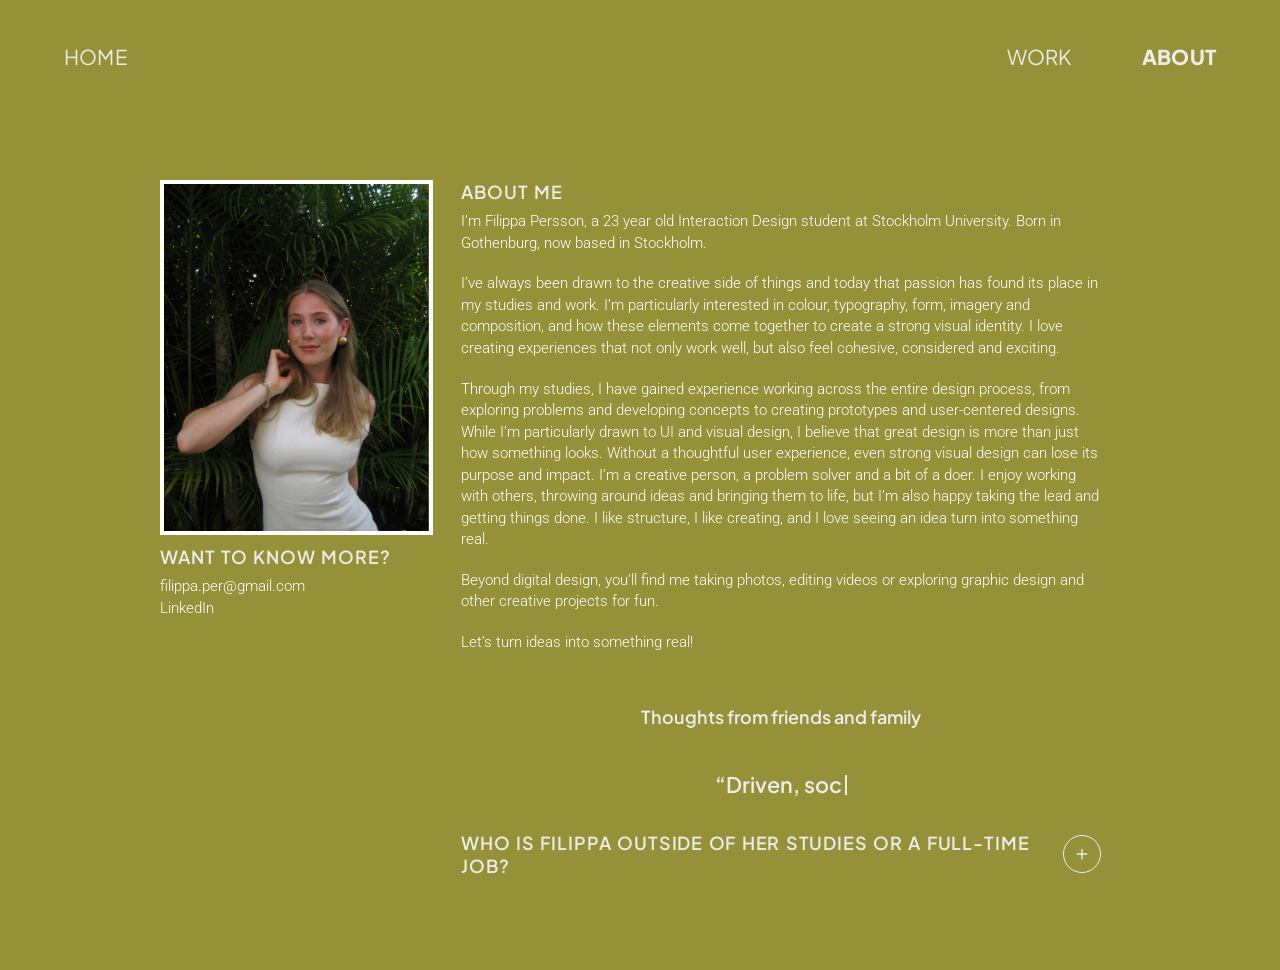
==== commit 6dffefa4: "ändr" ====
--- a/about.html
+++ b/about.html
@@ -570,10 +570,11 @@
     // Citat som skrivs ut bokstav för bokstav, tempot "Lugn". Klick eller Enter hoppar till nästa.
     (function () {
       const Q = [
-        '“Driven, social, and creative”',
-        '“Energetic, outgoing, hardworking, and helpful”',
+        '“Driven, social and creative”',
+        '“Energetic, outgoing, hardworking and helpful”',
         '“Goal-oriented and always happy to support others in reaching their goals”',
         '“Organized”',
+        '“Creative, driven, solution-oriented and ambitious”',
         '“Positive and happy”',
         '“Juggling many things at once”',
         '“Open to trying new things and taking on challenges”'
